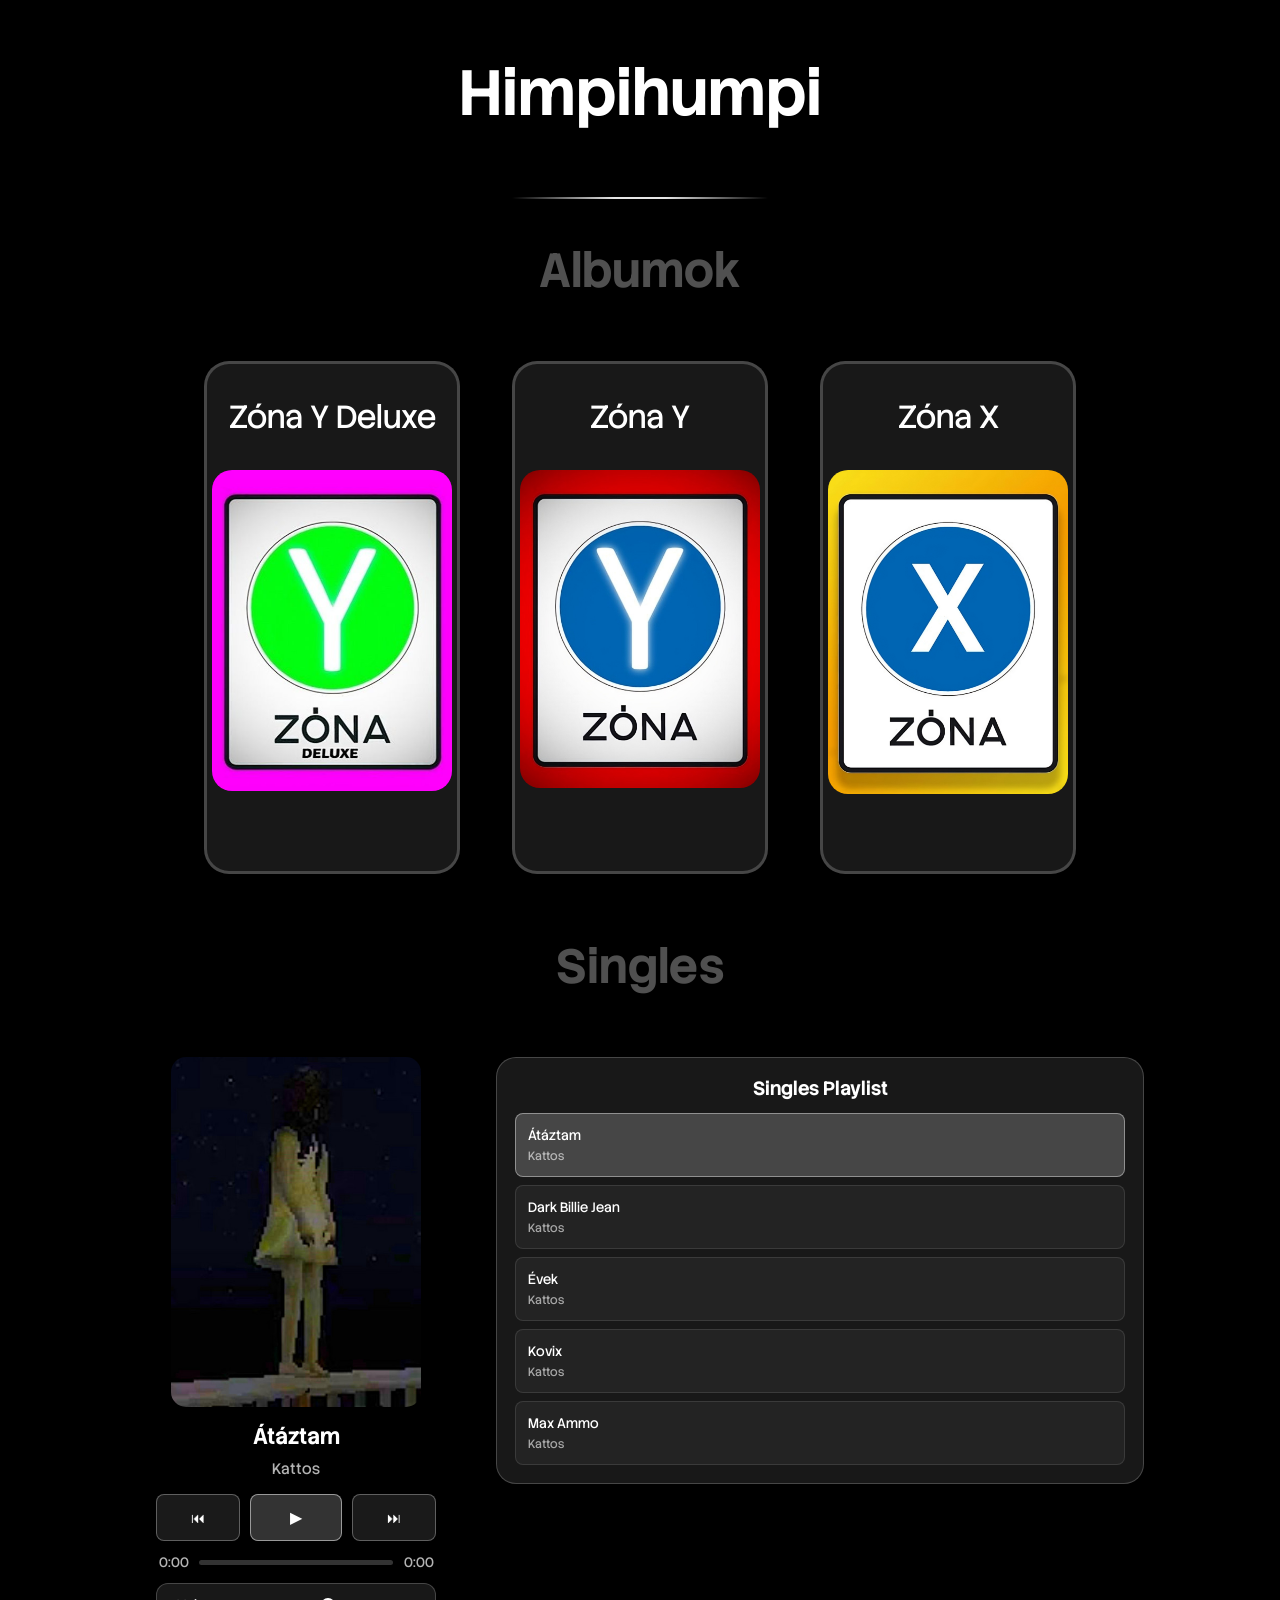
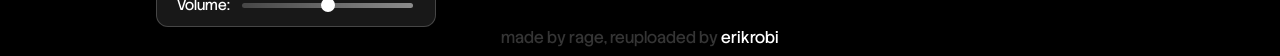
==== index.html @ cdfa3508 "Merge ac7da386914b82edae86a6d25ee59994ced8623d into 33ecb569ba007cfa58f686b16a1f27c14e6d2283" ====
<!DOCTYPE html>
<html lang="en">
<head>
    <meta charset="UTF-8">
    <meta name="viewport" content="width=device-width, initial-scale=1.0">
    <title>Himpihumpi</title>
    <link rel="stylesheet" href="style.css">
    <link rel="stylesheet" href="player.css">
    <script>
        window.va = window.va || function () { (window.vaq = window.vaq || []).push(arguments); };
    </script>
    <script defer src="/_vercel/insights/script.js"></script>
</head>
<body>
    <!-- mit nézegeted? -->
    <h1>Himpihumpi</h1>
    <div class="line"></div>
    <h2>Albumok</h2>
    <div class="row">
        <div class="col">
            <button>
                <a href="zona-y-deluxe.html">
                    <div class="card">
                        <p>Zóna Y Deluxe</p>
                        <img src="music/zona-y-deluxe.jpg" alt="" class="img">
                    </div>
                </a>
            </button>
        </div>
        <div class="col">
            <button>
                <a href="zona-y.html">
                    <div class="card">
                        <p>Zóna Y</p>
                        <img src="music/zona-y.jpeg" alt="" class="img">
                    </div>
                </a>
            </button>
        </div>
        <div class="col">
            <button>
                <a href="zona-x.html">
                    <div class="card">
                        <p>Zóna X</p>
                        <img src="music/zona-x.jpeg" alt="" class="img">
                    </div>
                </a>
            </button>
        </div>
    </div>
    <div class="player-container">
        <h2>Singles</h2>
        <div class="player-main">
            <div class="player-left">
                <img id="nowPlayingImg" src="music/singles/ataztam.jpg" alt="Album art" class="album-art-large">
                <div class="song-info-section">
                    <h2 id="nowPlayingTitle">Select a song</h2>
                    <p id="nowPlayingArtist">Artist</p>
                </div>
                <div class="controls-section">
                    <div class="controls">
                        <button id="prevBtn" class="control-btn">⏮</button>
                        <button id="playBtn" class="control-btn play-btn">▶</button>
                        <button id="nextBtn" class="control-btn">⏭</button>
                    </div>
                    <div class="progress-container">
                        <span id="currentTime">0:00</span>
                        <div class="progress-bar">
                            <div id="progress" class="progress"></div>
                        </div>
                        <span id="duration">0:00</span>
                    </div>
                    <div class="volume-control">
                        <label for="volumeSlider">Volume:</label>
                        <input type="range" id="volumeSlider" min="0" max="100" value="50" class="volume-slider">
                    </div>
                </div>
            </div>
            <div class="player-right">
                <div class="playlist">
                    <h3>Singles Playlist</h3>
                    <div id="playlistContainer" class="playlist-items"></div>
                </div>
            </div>
        </div>
    </div>
    <footer>
        <span>made by rage, reuploaded by <a href="https://erikrobi.hu" target="_blank">erikrobi</a></span>
    </footer>
    <audio id="audioPlayer"></audio>
    <script src="songlist-singles.js"></script>
    <script src="player.js"></script>
</body>
</html>
---- style.css ----
@import url('https://fonts.googleapis.com/css2?family=Roboto+Mono:ital,wght@0,100..700;1,100..700&family=Stack+Sans+Headline:wght@200..700&display=swap');

*, *::before, *::after {
    box-sizing: border-box;
}

body{
    background-color: black;
    text-align: center;
    display: flex;
    flex-direction: column;
    justify-content: center;
    align-items: center;
    min-height: 98vh;
    padding-left: 10vw;
    padding-right: 10vw;
    user-select: none;
}

h1{
    color: white;
    font-family: "Stack Sans Headline", sans-serif;
    font-size: 4rem;
}

.line {
    display: block;
    width: 20vw;
    height: 2px;
    margin: 20px auto 0;
    padding: 0;
    border: none;
    background: linear-gradient(90deg, transparent 0%, rgba(255,255,255,0.9) 40%, rgba(255,255,255,0.9) 60%, transparent 100%);
}

h2{
    color: rgb(80, 80, 80);
    font-family: "Stack Sans Headline", sans-serif;
    font-size: 3rem;
}

p{
    color: white;
    font-family: "Stack Sans Headline", sans-serif;
    font-size: 2rem;
}

.card{
    background-color: rgba(255, 255, 255, 0.096);
    max-width: 20vw;
    max-height: 57vh;
    min-width: 20vw;
    min-height: 57vh;
    backdrop-filter: blur(10px);
    border-radius: 25px;
    border-style: solid;
    border-color: rgba(255, 255, 255, 0.199);
    padding-bottom: 10px;
    transition: 0.2s;
    margin: 20px;
}

.row{
    display: flex;
    flex-direction: row;
    justify-content: space-between;
    align-items: center
}

.col{
    display: flex;
    flex-direction: column;
}

.card:hover{
    background-color: rgba(255, 255, 255, 0.178);
    transition: 0.2s;
}

.card .img {
    width: 100%;
    max-width: 240px;
    height: auto;
    border-radius: 20px;
    margin: 0 auto;
}

button{
    background-color: rgba(255, 235, 205, 0);
    border-style: none;
    
}

a{
    text-decoration: none;
    color : white;
}

footer{
    margin-top: auto;
}

span{
    color: rgb(53, 53, 53);
    font-family: "Stack Sans Headline", sans-serif;
    font-size: 1rem;
}

@media (max-width: 768px) {
    body {
        padding-left: 4vw;
        padding-right: 4vw;
        min-height: 100vh;
    }

    h1 {
        font-size: 2.8rem;
    }

    .line {
        width: 60vw;
        margin-top: 14px;
    }

    h2 {
        font-size: 2rem;
    }

    p {
        font-size: 1.05rem;
    }

    .row {
        flex-direction: column;
        align-items: stretch;
        gap: 16px;
    }

    .card {
        width: 100%;
        max-width: 100%;
        min-width: auto;
        max-height: none;
        min-height: auto;
        margin: 10px 0;
    }

    .img {
        width: 100%;
        max-width: 100%;
        height: auto;
    }

    button {
        width: 100%;
    }

    .card .img{
        width: 70%;
        max-width: 70%;
        height: auto;
    }
}
---- player.css ----
.player-container {
    display: flex;
    flex-direction: column;
    align-items: center;
    width: 100%;
    gap: 20px;
    flex: 1;
}

.player-main {
    display: flex;
    gap: 40px;
    width: 100%;
    max-width: 1200px;
    margin: 0 auto;
    align-items: flex-start;
}

.player-left {
    flex: 0 0 320px;
    display: flex;
    flex-direction: column;
    align-items: center;
    justify-content: flex-start;
    gap: 15px;
    width: 320px;
}

.player-left > * {
    width: 100%;
}

.song-info-section,
.controls-section {
    display: flex;
    flex-direction: column;
    align-items: center;
    width: 100%;
}

.controls-section {
    align-items: stretch;
}

.controls {
    display: flex;
    gap: 10px;
    justify-content: space-between;
    flex-wrap: wrap;
}

.player-right {
    flex: 1;
    min-width: 460px;
}

.album-art-large {
    width: 250px;
    height: 350px;
    border-radius: 15px;
    object-fit: cover;
    box-shadow: 0 10px 30px rgba(0, 0, 0, 0.5);
}

.song-info-section {
    text-align: center;
    width: 100%;
}

.song-info-section h2 {
    color: white;
    font-family: "Stack Sans Headline", sans-serif;
    font-size: 1.4rem;
    margin: 0 0 8px 0;
    line-height: 1.3;
}

.song-info-section p {
    color: rgba(255, 255, 255, 0.7);
    font-family: "Stack Sans Headline", sans-serif;
    font-size: 0.95rem;
    margin: 0;
}

.controls-section {
    width: 100%;
    display: flex;
    flex-direction: column;
    gap: 12px;
    max-width: 280px;
    align-items: stretch;
}

.controls {
    display: flex;
    gap: 10px;
    justify-content: center;
    flex-wrap: wrap;
}

.control-btn {
    background-color: rgba(255, 255, 255, 0.1);
    color: white;
    border: 1px solid rgba(255, 255, 255, 0.3);
    padding: 10px 16px;
    border-radius: 8px;
    font-family: "Stack Sans Headline", sans-serif;
    font-size: 0.9rem;
    cursor: pointer;
    transition: 0.3s;
    flex: 1;
    max-width: 140px;
    display: inline-flex;
    align-items: center;
    justify-content: center;
    gap: 8px;
    white-space: nowrap;
}

.control-btn:hover {
    background-color: rgba(255, 255, 255, 0.2);
    border-color: rgba(255, 255, 255, 0.5);
}

.control-btn:active {
    transform: scale(0.95);
}

.play-btn {
    background-color: rgba(255, 255, 255, 0.2);
    border-color: rgba(255, 255, 255, 0.5);
    padding: 12px 20px;
    font-size: 1rem;
    max-width: 150px;
}

.play-btn:hover {
    background-color: rgba(255, 255, 255, 0.3);
}

.progress-container {
    display: flex;
    align-items: center;
    gap: 8px;
    justify-content: space-between;
    width: 100%;
}
.progress-container span {
    color: rgba(255, 255, 255, 0.7);
    font-size: 0.85rem;
    min-width: 35px;
    text-align: center;
}

.progress-bar {
    flex: 1;
    height: 5px;
    background-color: rgba(255, 255, 255, 0.2);
    border-radius: 3px;
    cursor: pointer;
    position: relative;
    max-width: 300px;
}

.progress {
    height: 100%;
    background-color: rgba(255, 255, 255, 0.8);
    border-radius: 3px;
    width: 0%;
    transition: width 0.1s linear;
}

.volume-control {
    display: flex;
    align-items: center;
    gap: 10px;
    justify-content: flex-start;
    background-color: rgba(255, 255, 255, 0.096);
    backdrop-filter: blur(10px);
    border-radius: 12px;
    padding: 12px 20px;
    border: 1px solid rgba(255, 255, 255, 0.199);
    width: 100%;
    max-width: 280px;
    margin: 0 auto;
}

.volume-control label {
    color: white;
    font-family: "Stack Sans Headline", sans-serif;
    font-size: 0.9rem;
    white-space: nowrap;
}

.volume-slider {
    width: 100%;
    height: 5px;
    border-radius: 3px;
    background: linear-gradient(to right, rgba(255, 255, 255, 0.2), rgba(255, 255, 255, 0.5));
    outline: none;
    -webkit-appearance: none;
    appearance: none;
}

.volume-slider::-webkit-slider-thumb {
    -webkit-appearance: none;
    appearance: none;
    width: 14px;
    height: 14px;
    border-radius: 50%;
    background: white;
    cursor: pointer;
}

.volume-slider::-moz-range-thumb {
    width: 14px;
    height: 14px;
    border-radius: 50%;
    background: white;
    cursor: pointer;
    border: none;
}

.playlist {
    width: 100%;
    background-color: rgba(255, 255, 255, 0.096);
    backdrop-filter: blur(10px);
    border-radius: 20px;
    border: 1px solid rgba(255, 255, 255, 0.199);
    padding: 18px;
}

.playlist h3 {
    color: white;
    font-family: "Stack Sans Headline", sans-serif;
    font-size: 1.2rem;
    margin: 0 0 12px 0;
}

.playlist-items {
    display: flex;
    flex-direction: column;
    gap: 8px;
    max-height: 500px;
    overflow-y: auto;
}

.playlist-item {
    background-color: rgba(255, 255, 255, 0.05);
    border: 1px solid rgba(255, 255, 255, 0.1);
    border-radius: 8px;
    padding: 12px;
    cursor: pointer;
    transition: 0.2s;
    text-align: left;
}

.playlist-item:hover {
    background-color: rgba(255, 255, 255, 0.1);
}

.playlist-item.active {
    background-color: rgba(255, 255, 255, 0.2);
    border-color: rgba(255, 255, 255, 0.4);
}

@media (max-width: 900px) {
    .player-main {
        flex-direction: column;
        align-items: center;
        gap: 24px;
    }

    .player-left {
        width: 100%;
        max-width: 420px;
        flex: 1 1 auto;
        padding: 0 10px;
    }

    .player-left > * {
        width: 100%;
    }

    .album-art-large {
        width: 100%;
        max-width: 280px;
        height: auto;
    }

    .controls-section {
        max-width: none;
    }

    .controls {
        justify-content: center;
    }

    .control-btn {
        max-width: none;
        flex: 1 1 100px;
    }

    .play-btn {
        flex: 2 1 220px;
    }

    .volume-control {
        flex-direction: column;
        align-items: stretch;
        padding: 14px;
    }

    .volume-control label {
        text-align: left;
        width: 100%;
    }

    .progress-container {
        flex-wrap: wrap;
        gap: 10px;
    }

    .progress-bar {
        max-width: 100%;
    }

    .player-right {
        width: 100%;
        min-width: 0;
    }

    .playlist {
        width: 100%;
        max-width: none;
    }
}

.playlist-item-title {
    color: white;
    font-family: "Stack Sans Headline", sans-serif;
    font-size: 0.85rem;
    margin: 0;
}

.playlist-item-artist {
    color: rgba(255, 255, 255, 0.6);
    font-family: "Stack Sans Headline", sans-serif;
    font-size: 0.75rem;
    margin: 4px 0 0 0;
}

.playlist-items::-webkit-scrollbar {
    width: 6px;
}

.playlist-items::-webkit-scrollbar-track {
    background: rgba(255, 255, 255, 0.05);
    border-radius: 10px;
}

.playlist-items::-webkit-scrollbar-thumb {
    background: rgba(255, 255, 255, 0.3);
    border-radius: 10px;
}

.playlist-items::-webkit-scrollbar-thumb:hover {
    background: rgba(255, 255, 255, 0.5);
}

@media (max-width: 768px) {
    .player-main {
        flex-direction: column;
        max-width: 100%;
    }

    .player-left {
        width: 100%;
    }

    .player-right {
        width: 100%;
    }

    .album-art-large {
        width: 200px;
        height: 200px;
    }

    .song-info-section h2 {
        font-size: 1.2rem;
    }

    .song-info-section p {
        font-size: 0.85rem;
    }

    .controls {
        display: grid;
        grid-template-columns: repeat(3, minmax(0, 1fr));
        gap: 10px;
        width: 100%;
    }

    .control-btn {
        max-width: none;
        flex: 1 1 auto;
        padding: 14px 16px;
        font-size: 0.95rem;
        min-height: 52px;
        justify-content: center;
    }

    .control-btn .icon {
        display: inline-flex;
    }

    .control-btn .label {
        display: inline-flex;
        font-size: 0.9rem;
        color: white;
        margin-left: 8px;
    }

    .control-btn:not(.play-btn) .label {
        font-weight: 600;
    }

    .control-btn {
        color: white;
    }

    .play-btn {
        padding: 10px 18px;
    }

    .volume-control {
        padding: 16px;
        gap: 10px;
        width: 100%;
        max-width: none;
    }

    .volume-control label {
        text-align: left;
        flex: 0 0 auto;
    }

    .volume-control .volume-slider {
        flex: 1 1 auto;
        width: 100%;
    }

    .progress-container {
        flex-direction: row;
        align-items: center;
        justify-content: space-between;
        gap: 10px;
        width: 100%;
    }

    .progress-container span {
        min-width: 42px;
        font-size: 0.8rem;
    }

    .progress-container span:first-child {
        order: 1;
        text-align: left;
    }

    .progress-bar {
        order: 2;
        flex: 1 1 auto;
        max-width: none;
        min-width: 0;
    }

    .progress-container span:last-child {
        order: 3;
        text-align: right;
    }
}
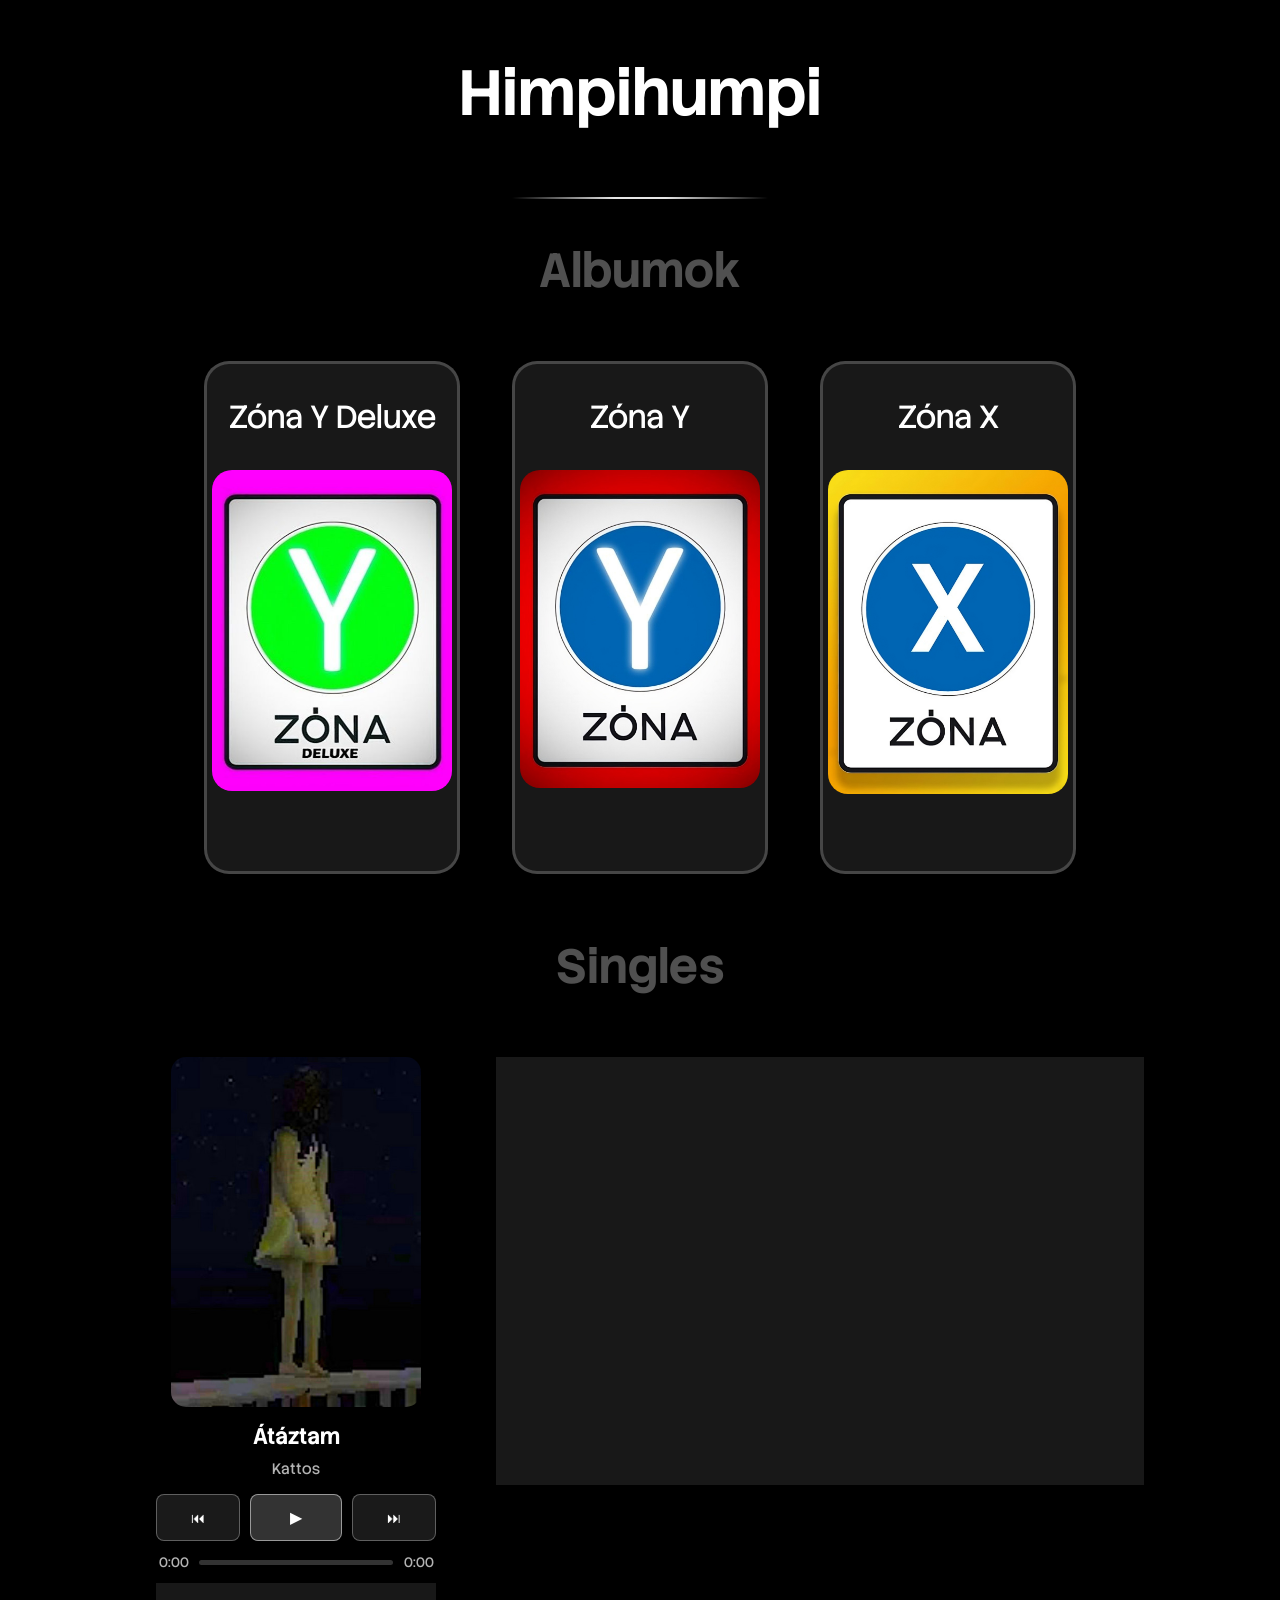
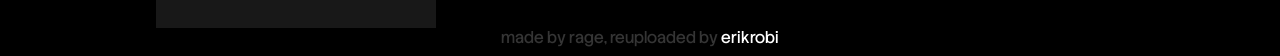
==== commit 61c8fb6e: "Install Vercel Speed Insights Implemented Vercel Speed Insights for this project.  ## What was imple" ====
--- a/index.html
+++ b/index.html
@@ -6,10 +6,6 @@
     <title>Himpihumpi</title>
     <link rel="stylesheet" href="style.css">
     <link rel="stylesheet" href="player.css">
-    <script>
-        window.va = window.va || function () { (window.vaq = window.vaq || []).push(arguments); };
-    </script>
-    <script defer src="/_vercel/insights/script.js"></script>
 </head>
 <body>
     <!-- mit nézegeted? -->
@@ -90,5 +86,9 @@
     <audio id="audioPlayer"></audio>
     <script src="songlist-singles.js"></script>
     <script src="player.js"></script>
+    <script>
+        window.si = window.si || function () { (window.siq = window.siq || []).push(arguments); };
+    </script>
+    <script defer src="/_vercel/speed-insights/script.js"></script>
 </body>
 </html>
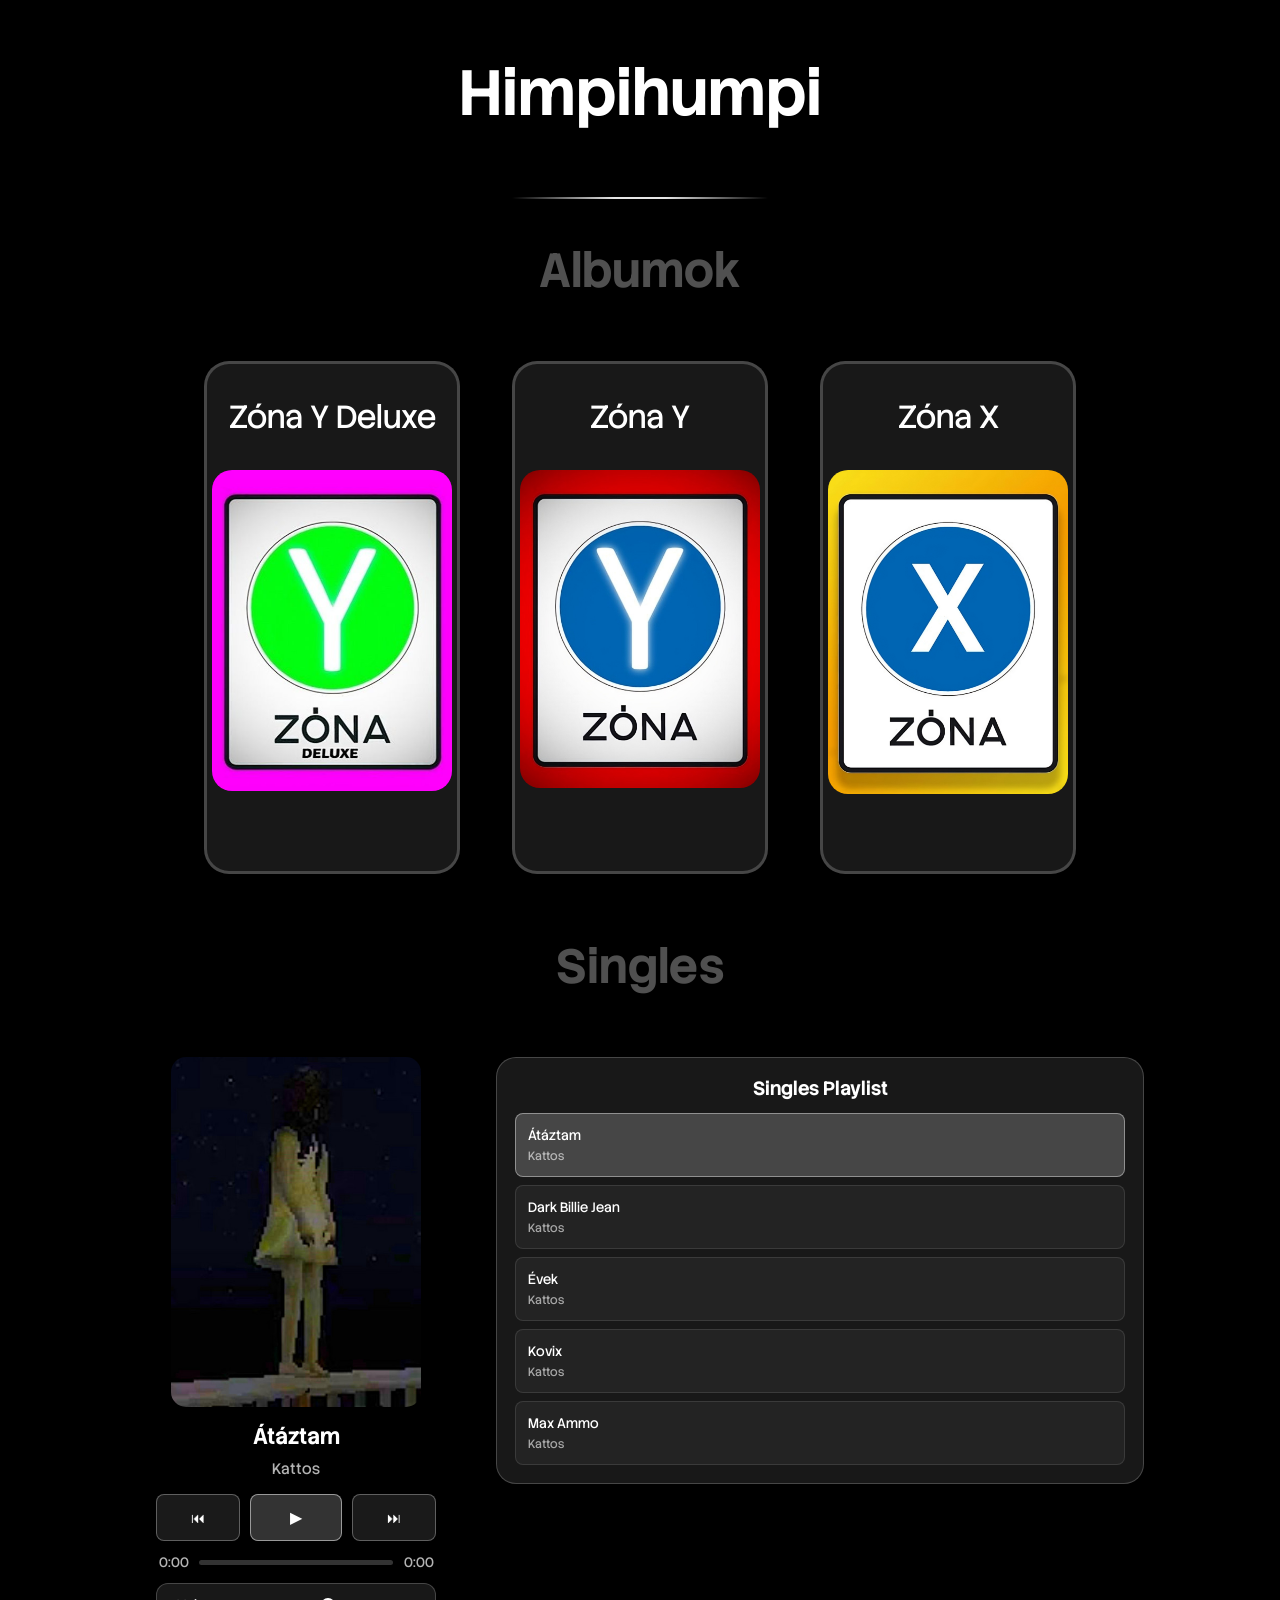
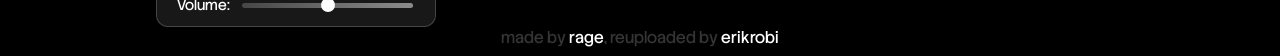
==== commit 4d10f953: "s" ====
--- a/index.html
+++ b/index.html
@@ -81,14 +81,10 @@
         </div>
     </div>
     <footer>
-        <span>made by rage, reuploaded by <a href="https://erikrobi.hu" target="_blank">erikrobi</a></span>
+        <span>made by <a href="https://discord.com/users/482190708103577602" target="_blank">rage</a>, reuploaded by <a href="https://erikrobi.hu" target="_blank">erikrobi</a></span>
     </footer>
     <audio id="audioPlayer"></audio>
     <script src="songlist-singles.js"></script>
     <script src="player.js"></script>
-    <script>
-        window.si = window.si || function () { (window.siq = window.siq || []).push(arguments); };
-    </script>
-    <script defer src="/_vercel/speed-insights/script.js"></script>
 </body>
 </html>
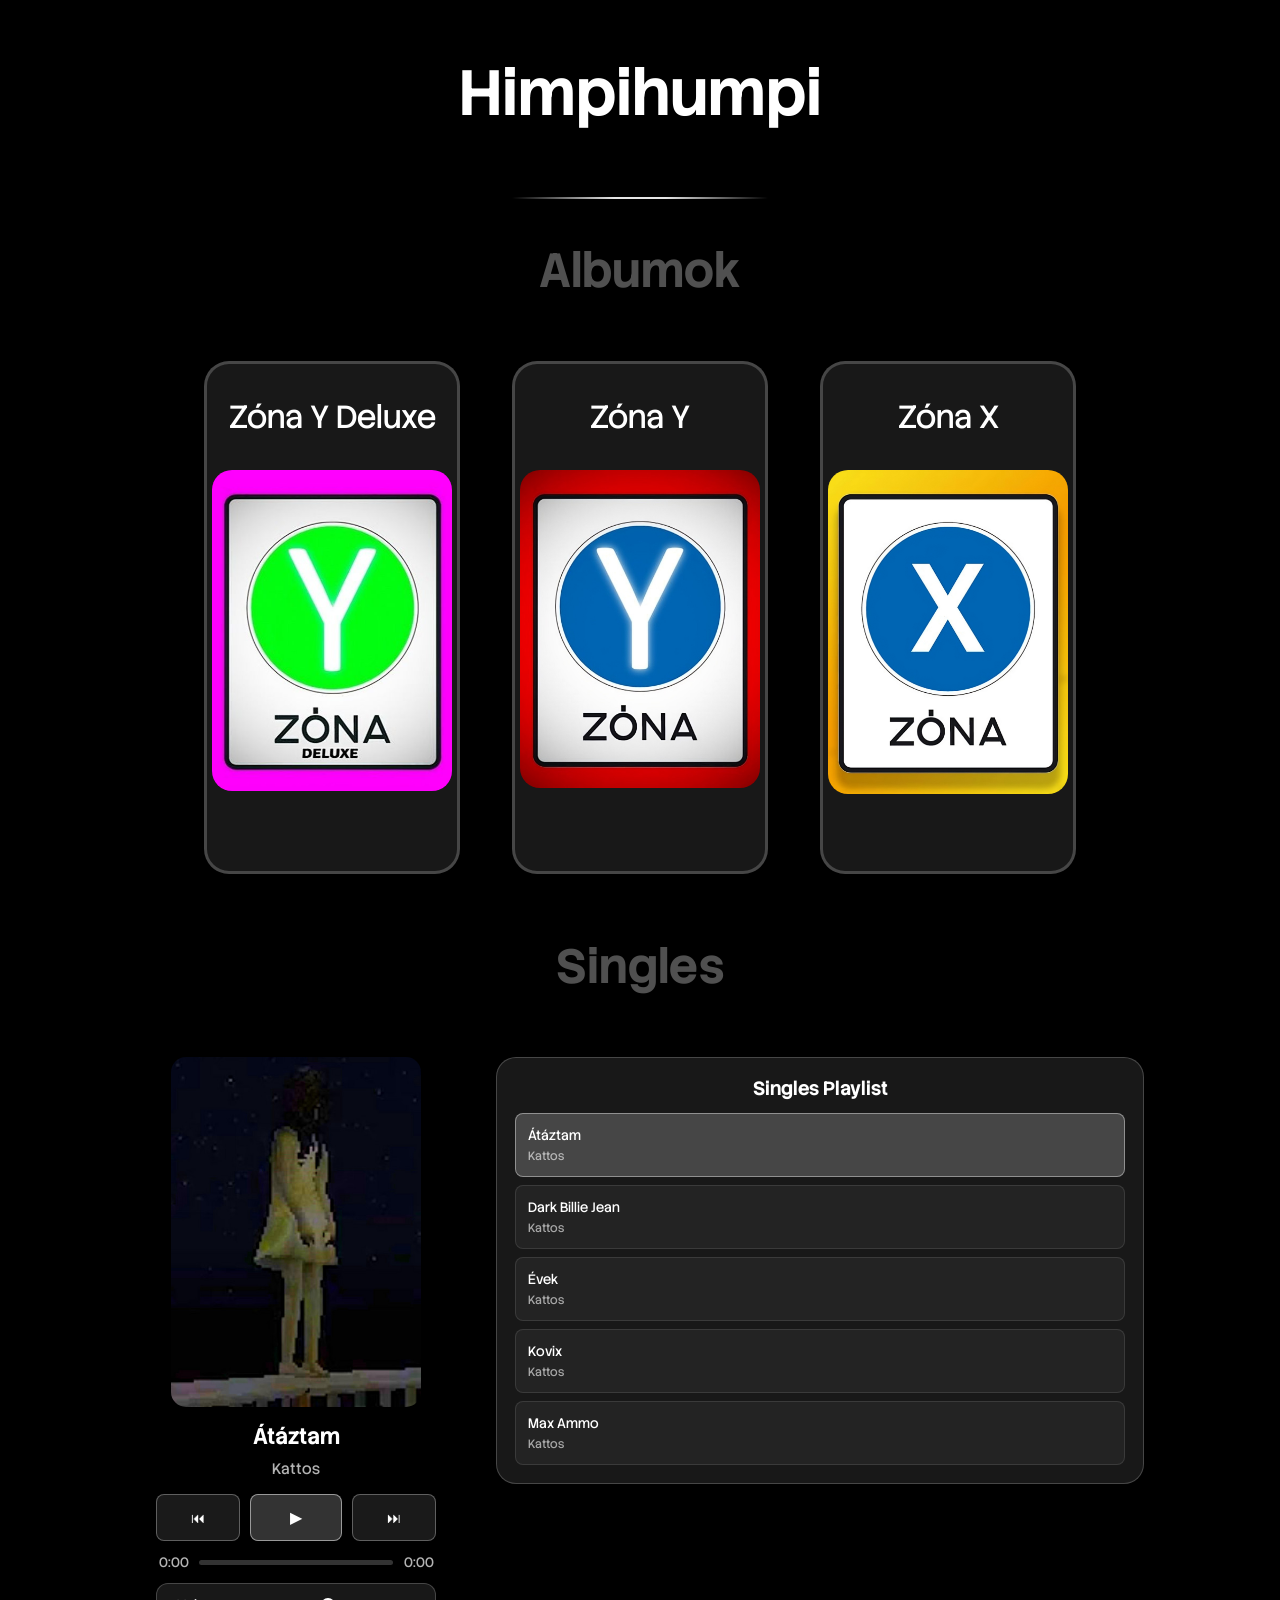
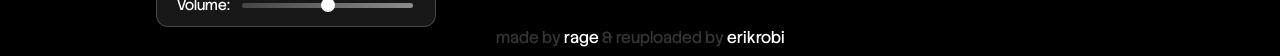
==== commit 408f9ba7: "s" ====
--- a/index.html
+++ b/index.html
@@ -15,30 +15,30 @@
     <div class="row">
         <div class="col">
             <button>
-                <a href="zona-y-deluxe.html">
+                <a href="zona-y-deluxe/">
                     <div class="card">
                         <p>Zóna Y Deluxe</p>
-                        <img src="music/zona-y-deluxe.jpg" alt="" class="img">
+                        <img src="zona-y-deluxe/zona-y-deluxe.jpg" alt="" class="img">
                     </div>
                 </a>
             </button>
         </div>
         <div class="col">
             <button>
-                <a href="zona-y.html">
+                <a href="zona-y/">
                     <div class="card">
                         <p>Zóna Y</p>
-                        <img src="music/zona-y.jpeg" alt="" class="img">
+                        <img src="zona-y/zona-y.jpeg" alt="" class="img">
                     </div>
                 </a>
             </button>
         </div>
         <div class="col">
             <button>
-                <a href="zona-x.html">
+                <a href="zona-x/">
                     <div class="card">
                         <p>Zóna X</p>
-                        <img src="music/zona-x.jpeg" alt="" class="img">
+                        <img src="zona-x/zona-x.jpeg" alt="" class="img">
                     </div>
                 </a>
             </button>
@@ -81,7 +81,7 @@
         </div>
     </div>
     <footer>
-        <span>made by <a href="https://discord.com/users/482190708103577602" target="_blank">rage</a>, reuploaded by <a href="https://erikrobi.hu" target="_blank">erikrobi</a></span>
+        <span>made by <a href="https://discord.com/users/482190708103577602" target="_blank">rage </a> & reuploaded by <a href="https://erikrobi.hu" target="_blank">erikrobi</a></span>
     </footer>
     <audio id="audioPlayer"></audio>
     <script src="songlist-singles.js"></script>
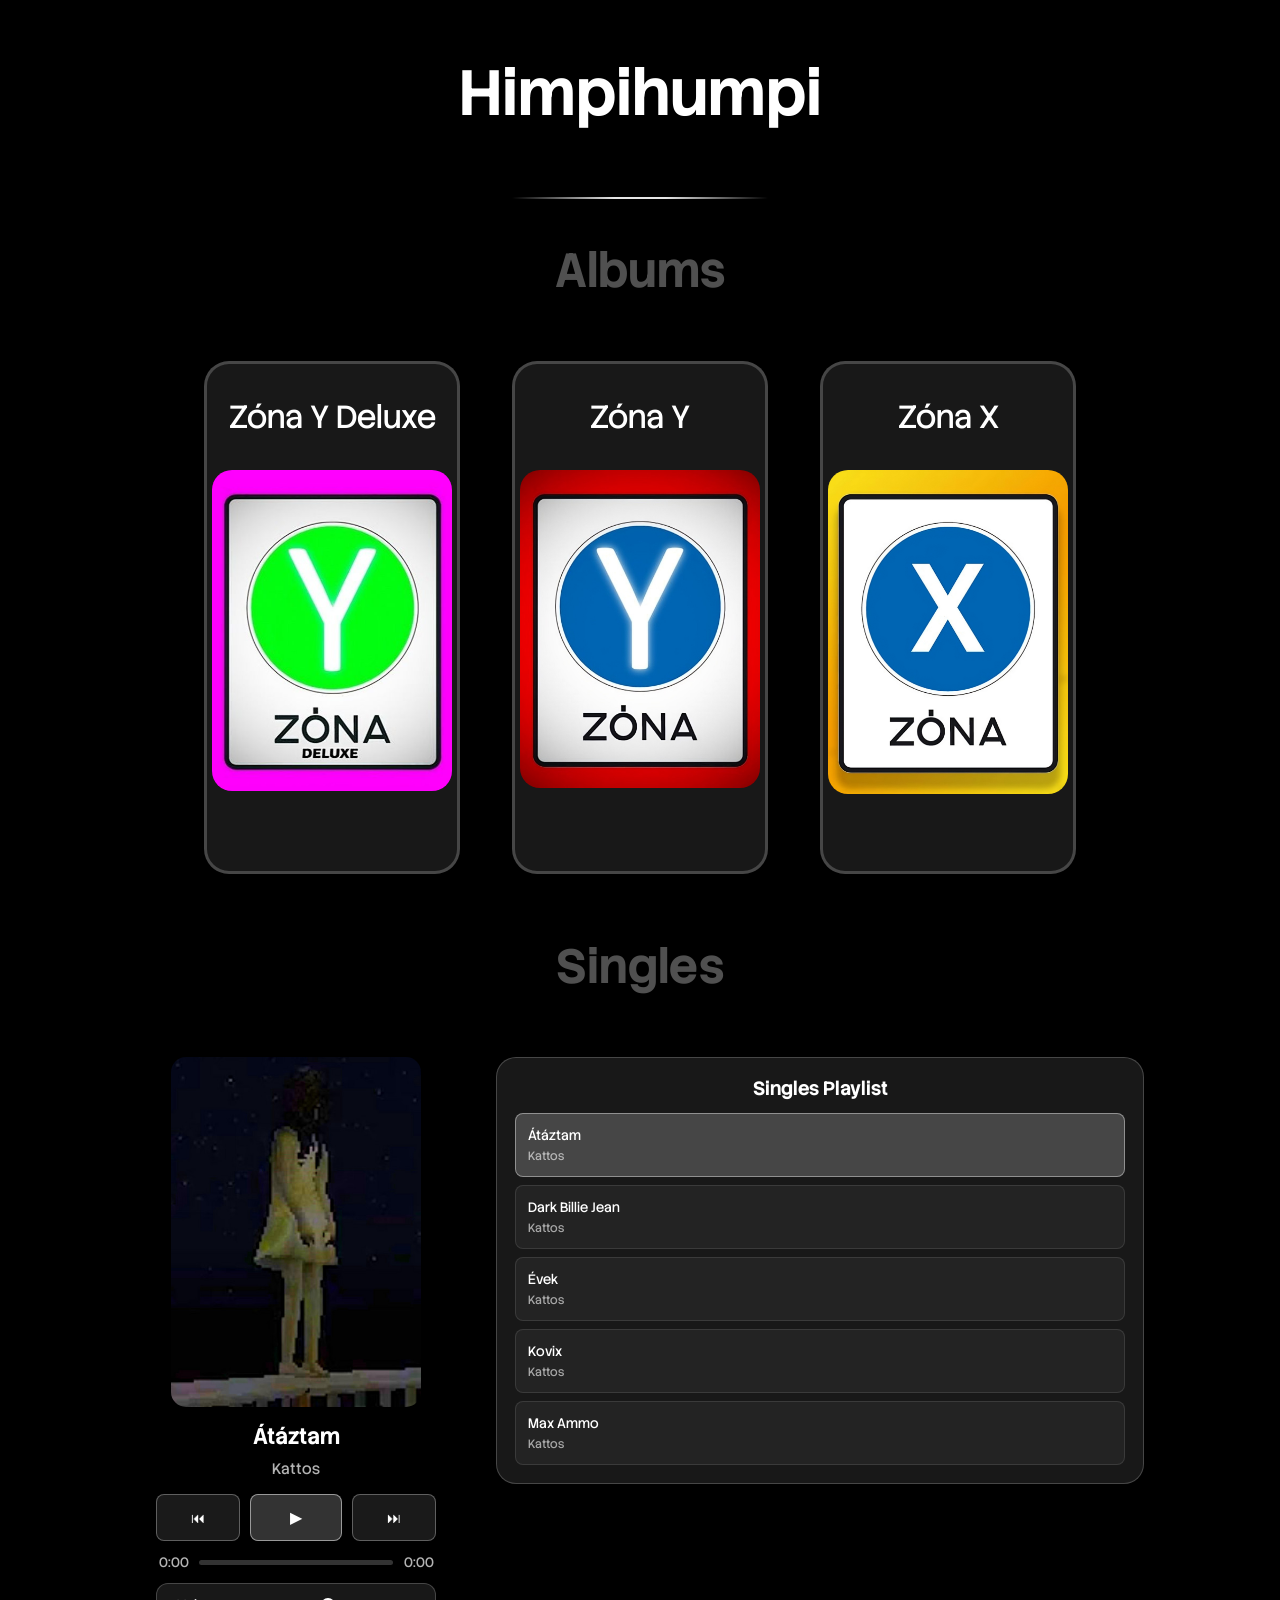
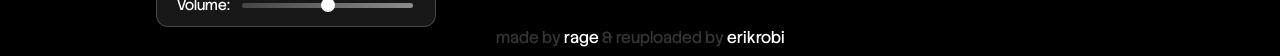
==== commit 04faa388: "Update index.html" ====
--- a/index.html
+++ b/index.html
@@ -4,6 +4,7 @@
     <meta charset="UTF-8">
     <meta name="viewport" content="width=device-width, initial-scale=1.0">
     <title>Himpihumpi</title>
+    <link rel="icon" type="image/png" href="favicon.png">
     <link rel="stylesheet" href="style.css">
     <link rel="stylesheet" href="player.css">
 </head>
@@ -11,7 +12,7 @@
     <!-- mit nézegeted? -->
     <h1>Himpihumpi</h1>
     <div class="line"></div>
-    <h2>Albumok</h2>
+    <h2>Albums</h2>
     <div class="row">
         <div class="col">
             <button>
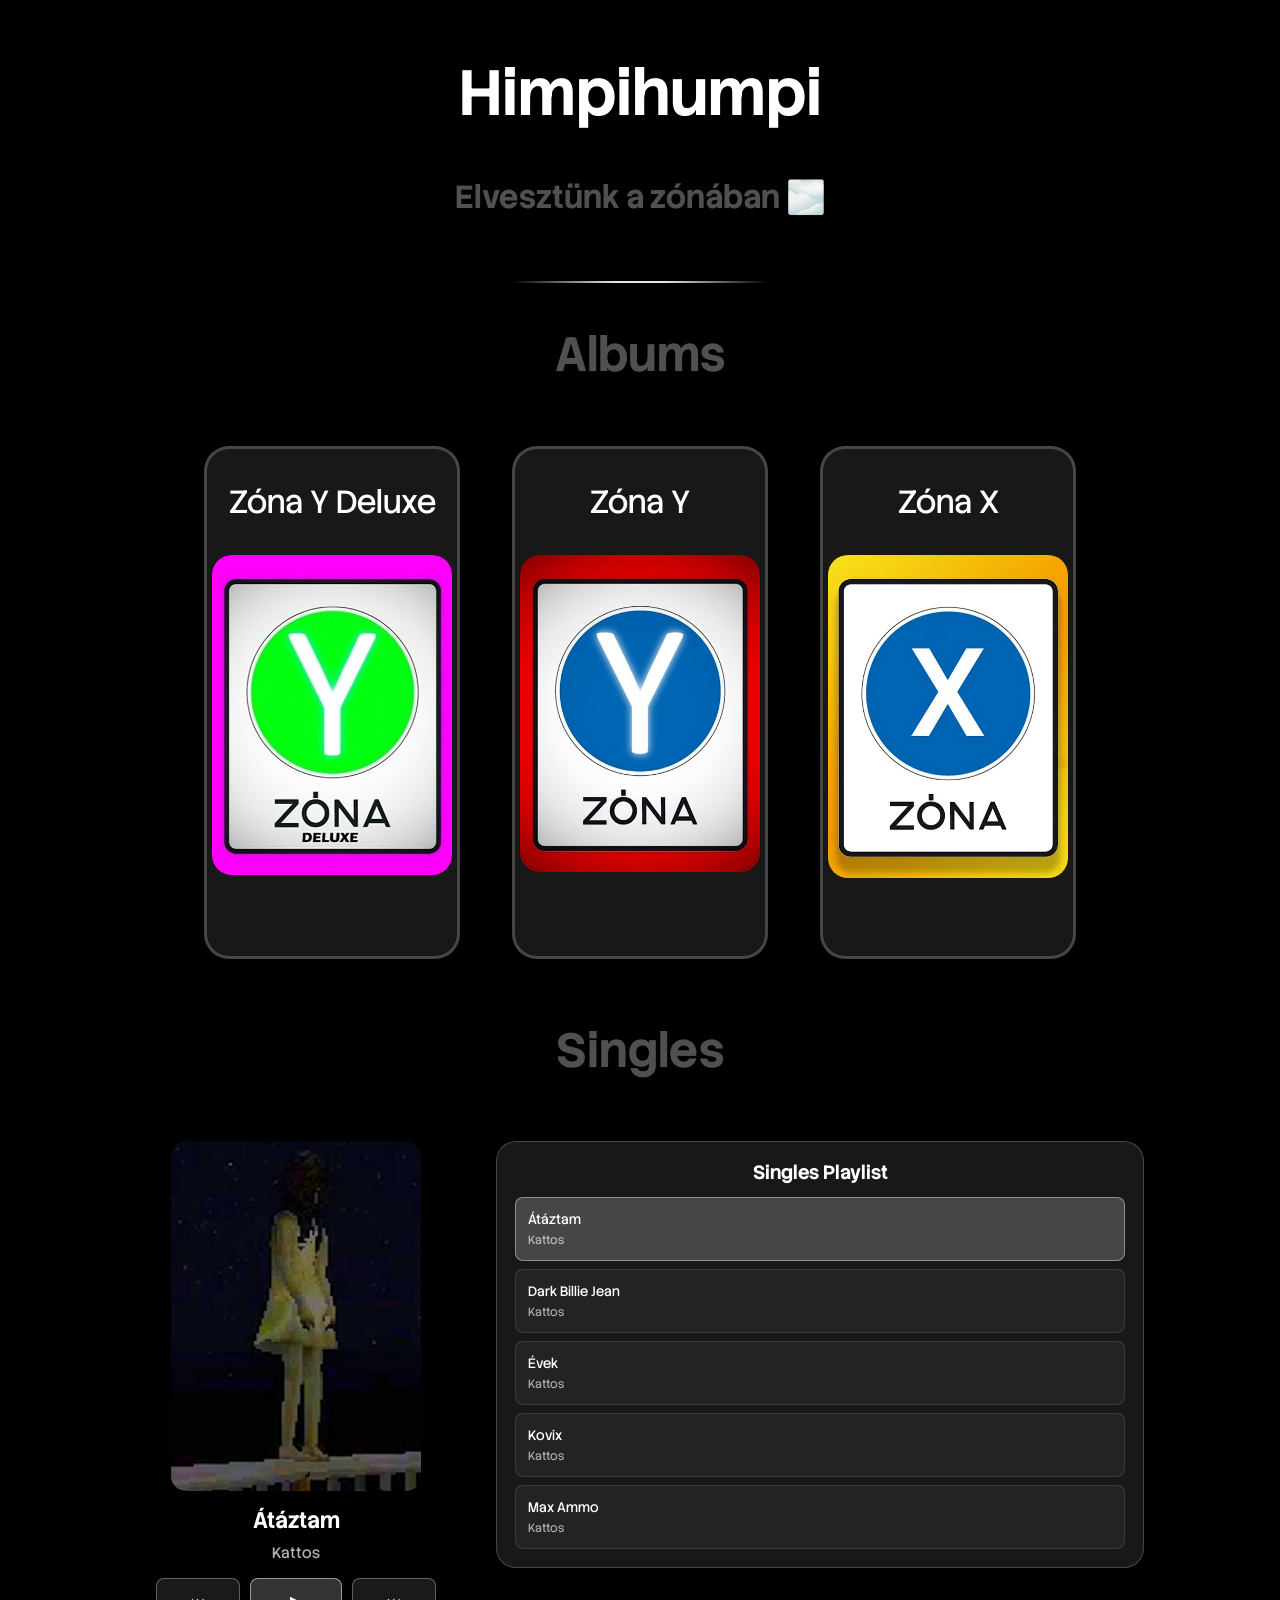
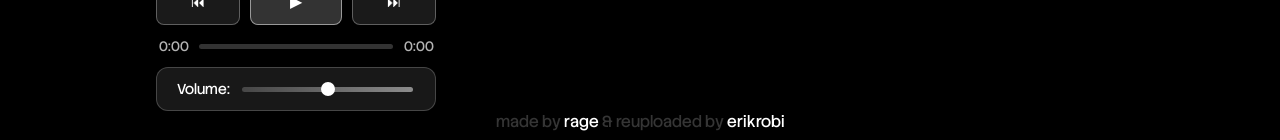
==== commit c95af4e4: "s" ====
--- a/index.html
+++ b/index.html
@@ -11,6 +11,7 @@
 <body>
     <!-- mit nézegeted? -->
     <h1>Himpihumpi</h1>
+    <h4>Elvesztünk a zónában 🌫️</h4>
     <div class="line"></div>
     <h2>Albums</h2>
     <div class="row">
--- a/style.css
+++ b/style.css
@@ -21,6 +21,7 @@
     color: white;
     font-family: "Stack Sans Headline", sans-serif;
     font-size: 4rem;
+    margin-bottom: 0;
 }
 
 .line {
@@ -37,6 +38,12 @@
     color: rgb(80, 80, 80);
     font-family: "Stack Sans Headline", sans-serif;
     font-size: 3rem;
+}
+
+h4{
+    color: rgb(80, 80, 80);
+    font-family: "Stack Sans Headline", sans-serif;
+    font-size: 2rem;
 }
 
 p{
@@ -106,6 +113,26 @@
     font-size: 1rem;
 }
 
+@media (min-width: 2560px) {
+    .card .img{
+        max-width: 450px;
+    }
+
+    h1{
+        font-size: 6rem;
+    }
+
+    h2{
+        font-size: 4rem;
+    }
+
+    span{
+        font-size: 1.5rem;
+    }
+
+
+}
+
 @media (max-width: 768px) {
     body {
         padding-left: 4vw;
--- a/player.css
+++ b/player.css
@@ -266,6 +266,82 @@
     border-color: rgba(255, 255, 255, 0.4);
 }
 
+@media (min-width: 2560px) {
+    .player-main {
+        max-width: 1600px;
+    }
+
+    .player-left {
+        flex: 0 0 600px;
+        width: 600px;
+    }
+
+    .album-art-large {
+        width: 350px;
+        height: 450px;
+    }
+
+    .controls-section {
+        max-width: 400px;
+        max-height: 300px;
+        min-height: 300px;
+    }
+
+    .control-btn {
+        max-width: 200px;
+        font-size: 1rem;
+        padding: 14px 20px;
+    }
+
+    .play-btn {
+        max-width: 250px;
+        font-size: 1.1rem;
+        padding: 16px 24px;
+    }
+
+    .volume-control {
+        max-width: 400px;
+        padding: 16px 24px;
+    }
+
+    .volume-control label {
+        font-size: 1rem;
+    }
+
+    .progress-container {
+        max-width: 400px;
+    }
+
+    .player-right {
+        min-width: 600px;
+        min-height: 800px;
+    }
+
+    .playlist {
+        max-width: 1200px;
+    }
+
+    .playlist-items {
+        max-height: 600px;
+    }
+
+    .playlist h3{
+        font-size: 2rem;
+    }
+
+    .playlist-item {
+        padding: 16px;
+    }
+
+    .playlist-item-title {
+        font-size: 2rem !important; 
+    }
+
+    .playlist-item-artist {
+        font-size: 1.5rem !important;
+    }
+}
+
 @media (max-width: 900px) {
     .player-main {
         flex-direction: column;
